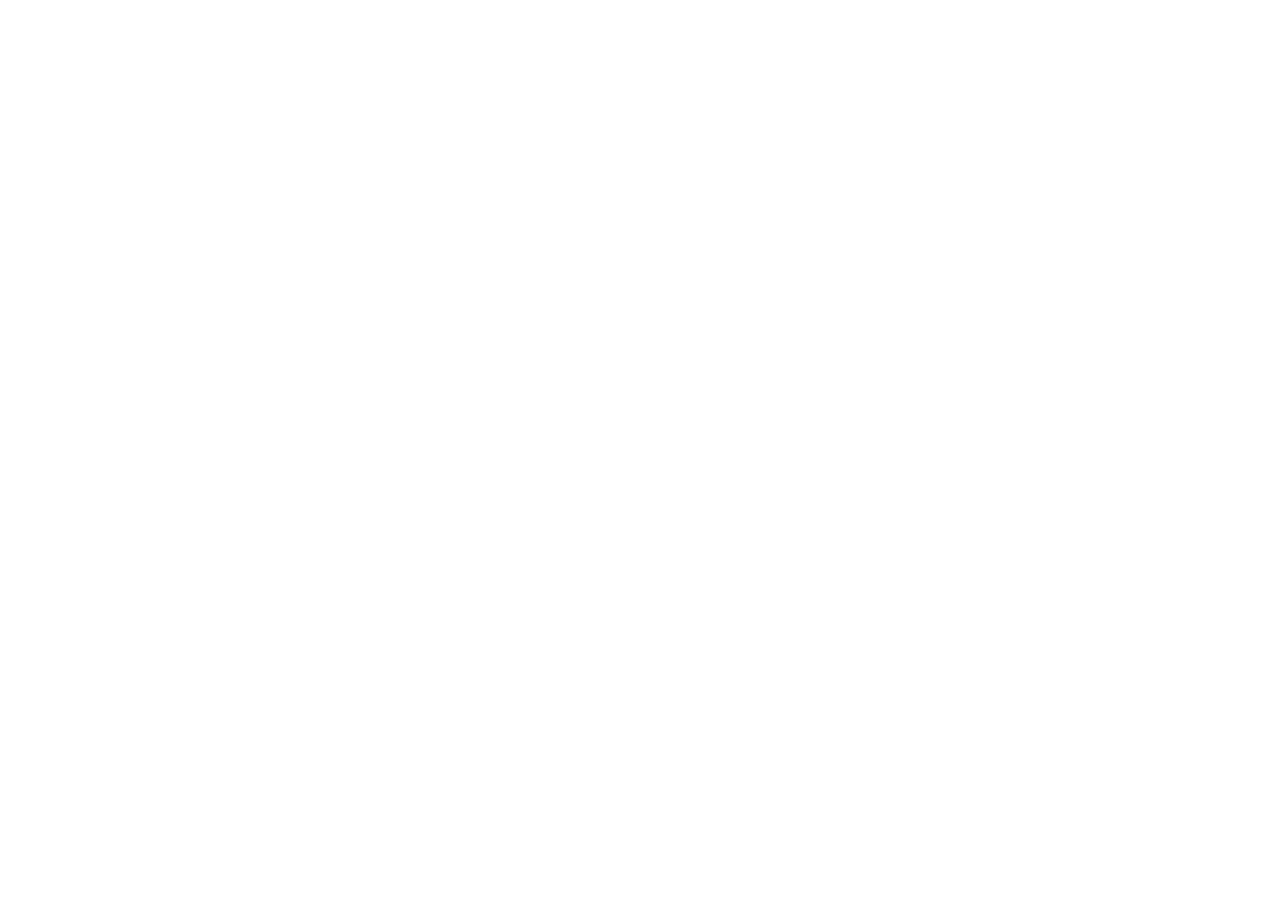
==== index.html @ ee22ee6e "adiciona os arquivos base do projeto" ====
<!DOCTYPE html>
<html lang="en">
<head>
    <meta charset="UTF-8">
    <meta name="viewport" content="width=device-width, initial-scale=1.0">
    <title>ACO Delivery Route</title>
    <link rel="stylesheet" href="/css/style.css">
</head>
<body>
    
</body>
</html>
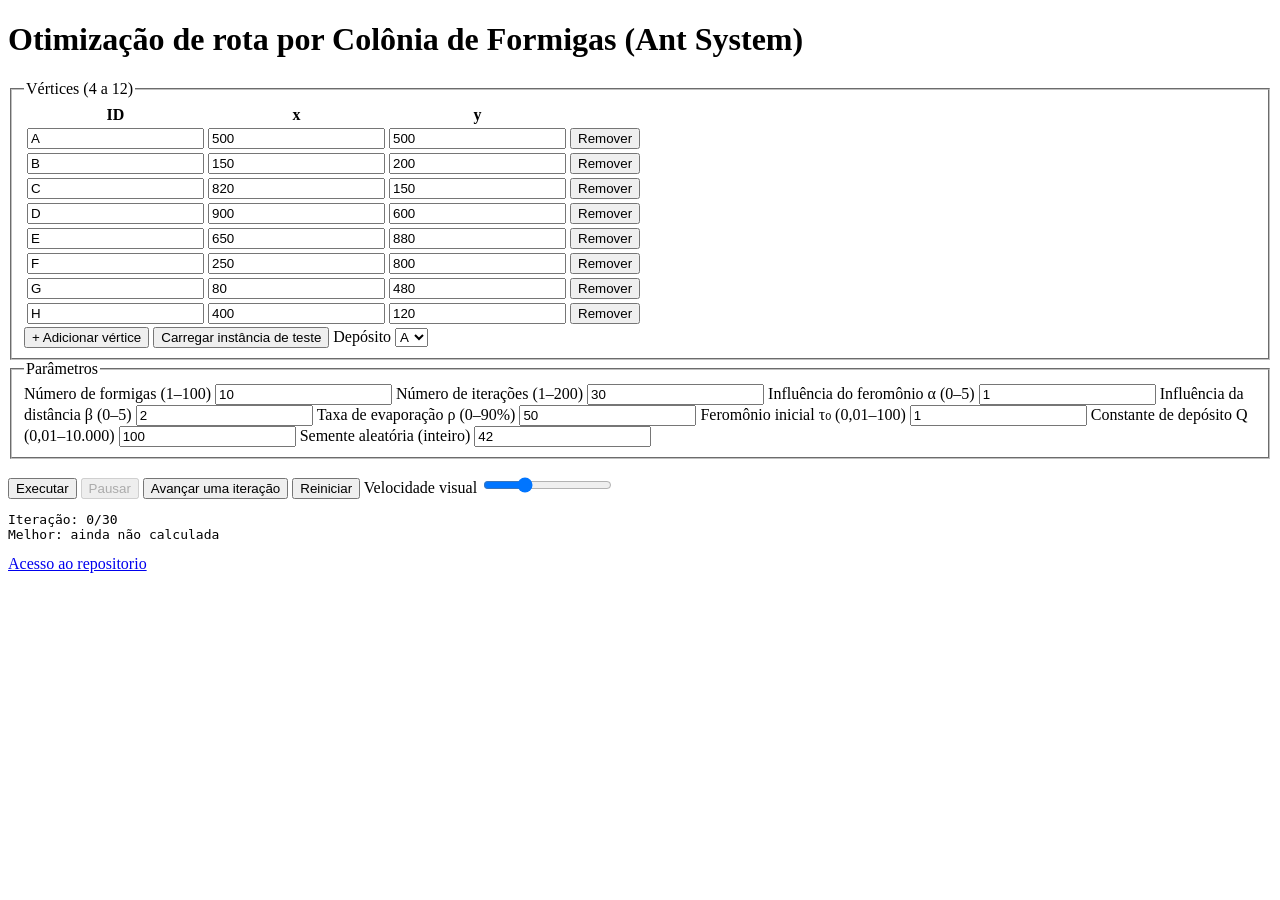
==== commit f9cefd9a: "feat: adiciona base interface, main, validacoes + testes" ====
--- a/index.html
+++ b/index.html
@@ -1,12 +1,85 @@
 <!DOCTYPE html>
 <html lang="en">
+
 <head>
     <meta charset="UTF-8">
     <meta name="viewport" content="width=device-width, initial-scale=1.0">
     <title>ACO Delivery Route</title>
     <link rel="stylesheet" href="/css/style.css">
 </head>
+
 <body>
-    
+    <!DOCTYPE html>
+    <html lang="pt-BR">
+
+    <head>
+        <meta charset="UTF-8">
+        <meta name="viewport" content="width=device-width, initial-scale=1">
+        <title>Colônia de Formigas – Rota de Entregas</title>
+        <link rel="stylesheet" href="css/style.css">
+    </head>
+
+    <body>
+        <header>
+            <h1>Otimização de rota por Colônia de Formigas (Ant System)</h1>
+        </header>
+
+        <main>
+            <section id="painelConfig">
+                <fieldset>
+                    <legend>Vértices (4 a 12)</legend>
+                    <table>
+                        <thead>
+                            <tr>
+                                <th>ID</th>
+                                <th>x</th>
+                                <th>y</th>
+                                <th></th>
+                            </tr>
+                        </thead>
+                        <tbody id="tabelaVertices"></tbody>
+                    </table>
+                    <button id="btnAdicionar" type="button">+ Adicionar vértice</button>
+                    <button id="btnInstanciaTeste" type="button">Carregar instância de teste</button>
+                    <label>Depósito <select id="deposito"></select></label>
+                </fieldset>
+
+                <fieldset>
+                    <legend>Parâmetros</legend>
+                    <label>Número de formigas (1–100) <input id="formigas" inputmode="numeric" value="10"></label>
+                    <label>Número de iterações (1–200) <input id="iteracoes" inputmode="numeric" value="30"></label>
+                    <label>Influência do feromônio α (0–5) <input id="alpha" inputmode="decimal" value="1"></label>
+                    <label>Influência da distância β (0–5) <input id="beta" inputmode="decimal" value="2"></label>
+                    <label>Taxa de evaporação ρ (0–90%) <input id="rho" inputmode="decimal" value="50"></label>
+                    <label>Feromônio inicial τ₀ (0,01–100) <input id="tau0" inputmode="decimal" value="1"></label>
+                    <label>Constante de depósito Q (0,01–10.000) <input id="Q" inputmode="decimal" value="100"></label>
+                    <label>Semente aleatória (inteiro) <input id="semente" inputmode="numeric" value="42"></label>
+                </fieldset>
+
+                <div id="avisoPendente" hidden>Configuração alterada: clique em <strong>Reiniciar</strong> para aplicar.
+                </div>
+                <ul id="listaErros"></ul>
+
+                <div id="controles">
+                    <button id="btnExecutar" type="button">Executar</button>
+                    <button id="btnPausar" type="button">Pausar</button>
+                    <button id="btnAvancar" type="button">Avançar uma iteração</button>
+                    <button id="btnReiniciar" type="button">Reiniciar</button>
+                    <label>Velocidade visual <input id="velocidade" type="range" min="0" max="1000" value="300"></label>
+                </div>
+            </section>
+
+            <section id="painelResultados">
+                <pre id="status"></pre>
+            </section>
+        </main>
+        <footer>
+            <a href="https://github.com/YuriGit909/aco-delivery-route" target="_blank">Acesso ao repositorio</a>
+        </footer>
+        <script type="module" src="js/main.js"></script>
+    </body>
+
+    </html>
 </body>
+
 </html>
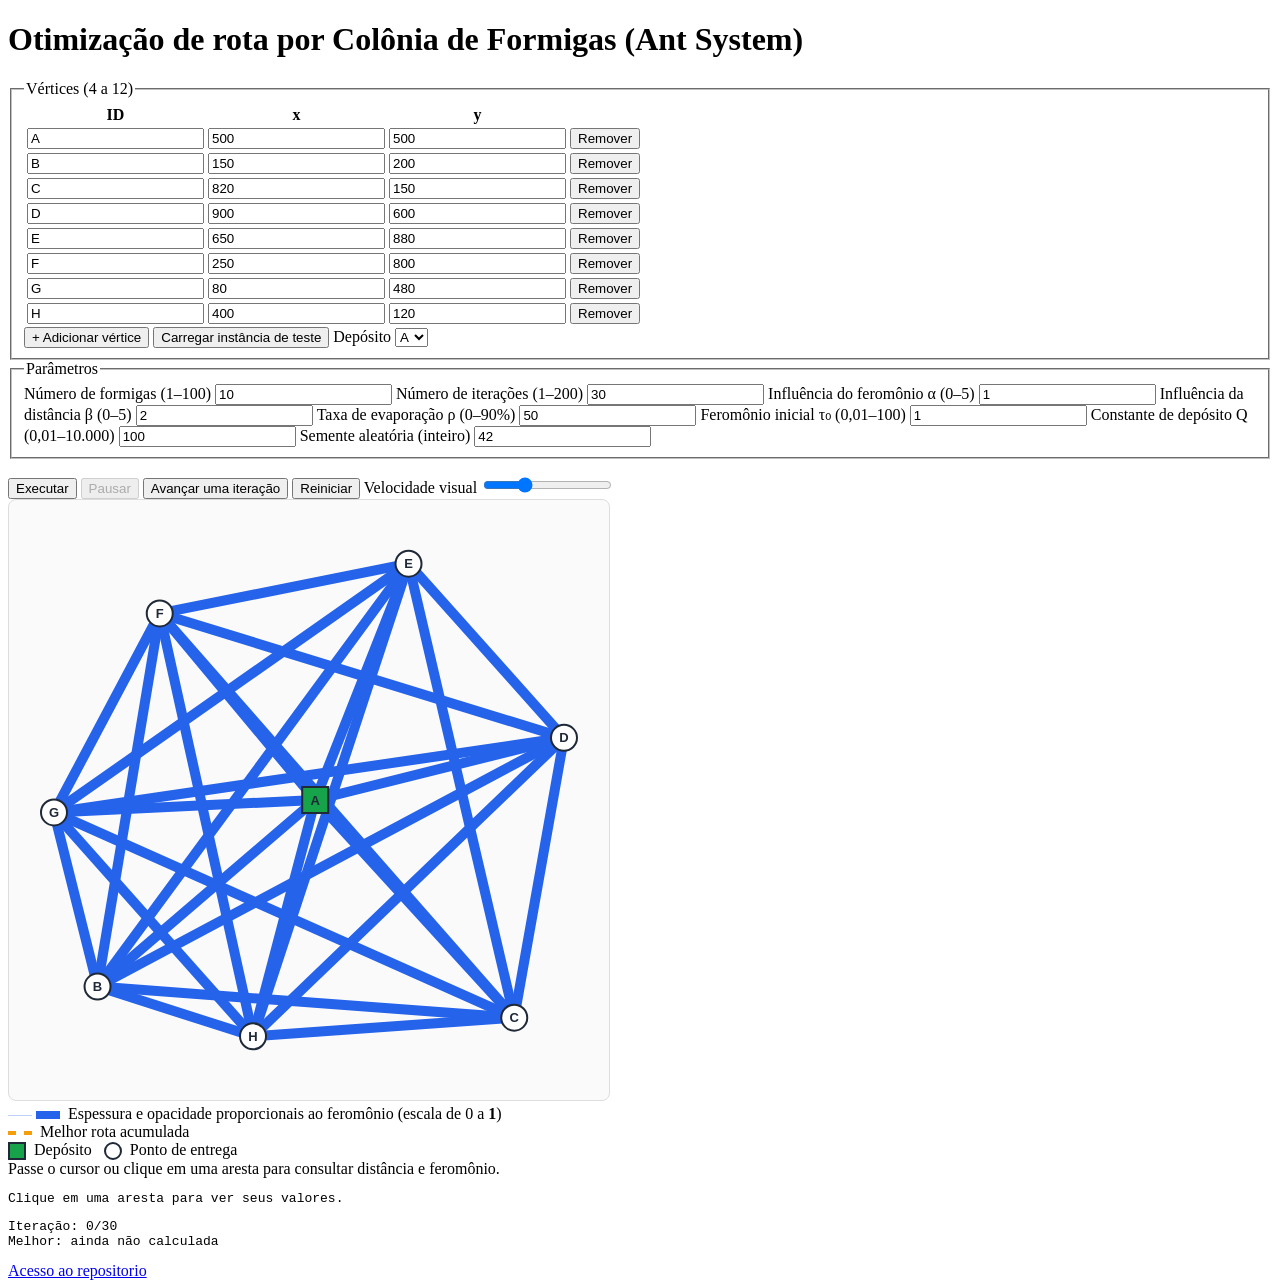
==== commit bfe1fc73: "feat: adiciona o grafo" ====
--- a/index.html
+++ b/index.html
@@ -17,6 +17,7 @@
         <meta name="viewport" content="width=device-width, initial-scale=1">
         <title>Colônia de Formigas – Rota de Entregas</title>
         <link rel="stylesheet" href="css/style.css">
+        <link rel="stylesheet" href="css/graph.css">
     </head>
 
     <body>
@@ -70,7 +71,13 @@
             </section>
 
             <section id="painelResultados">
-                <pre id="status"></pre>
+                <section id="painelResultados">
+                    <div id="avisoEscala" class="aviso" hidden></div>
+                    <svg id="grafo" role="img" aria-label="Grafo das rotas e do feromonio"></svg>
+                    <div id="legenda"></div>
+                    <pre id="painelAresta"></pre>
+                    <pre id="status"></pre>
+                </section>
             </section>
         </main>
         <footer>
--- a/css/graph.css
+++ b/css/graph.css
@@ -0,0 +1,105 @@
+:root {
+    --cor-fundo-grafo: #fafafa;
+    --cor-aresta: #2563eb;
+    --cor-selecionada: #dc2626;
+    --cor-rota: #f59e0b;
+    --cor-vertice: #ffffff;
+    --cor-deposito: #16a34a;
+    --cor-borda: #1f2937;
+    --cor-texto: #1f2937;
+}
+
+#grafo {
+    width: 100%;
+    max-width: 600px;
+    aspect-ratio: 1;
+    background: var(--cor-fundo-grafo);
+    border: 1px solid #ddd;
+    border-radius: 8px;
+}
+
+.aresta {
+    stroke: var(--cor-aresta);
+    stroke-linecap: round;
+}
+
+.aresta.selecionada {
+    stroke: var(--cor-selecionada);
+}
+
+.aresta-alvo {
+    stroke: transparent;
+    stroke-width: 14;
+    cursor: pointer;
+}
+
+.melhor-rota {
+    stroke: var(--cor-rota);
+    stroke-width: 4;
+    stroke-dasharray: 10 6;
+    pointer-events: none;
+}
+
+.vertice {
+    fill: var(--cor-vertice);
+    stroke: var(--cor-borda);
+    stroke-width: 2;
+}
+
+.vertice.deposito {
+    fill: var(--cor-deposito);
+}
+
+.rotulo {
+    fill: var(--cor-texto);
+    font: bold 13px sans-serif;
+    text-anchor: middle;
+    dominant-baseline: central;
+    pointer-events: none;
+}
+
+.aviso {
+    background: #fef3c7;
+    border-left: 4px solid #f59e0b;
+    padding: 0.5rem;
+    margin-bottom: 0.5rem;
+}
+
+#legenda .amostra {
+    display: inline-block;
+    vertical-align: middle;
+    margin-right: 4px;
+}
+
+.amostra.aresta-fina {
+    width: 24px;
+    height: 1px;
+    background: var(--cor-aresta);
+    opacity: 0.3;
+}
+
+.amostra.aresta-grossa {
+    width: 24px;
+    height: 8px;
+    background: var(--cor-aresta);
+}
+
+.amostra.rota {
+    width: 24px;
+    border-top: 4px dashed var(--cor-rota);
+}
+
+.amostra.deposito {
+    width: 14px;
+    height: 14px;
+    background: var(--cor-deposito);
+    border: 2px solid var(--cor-borda);
+}
+
+.amostra.vertice {
+    width: 14px;
+    height: 14px;
+    background: var(--cor-vertice);
+    border: 2px solid var(--cor-borda);
+    border-radius: 50%;
+}
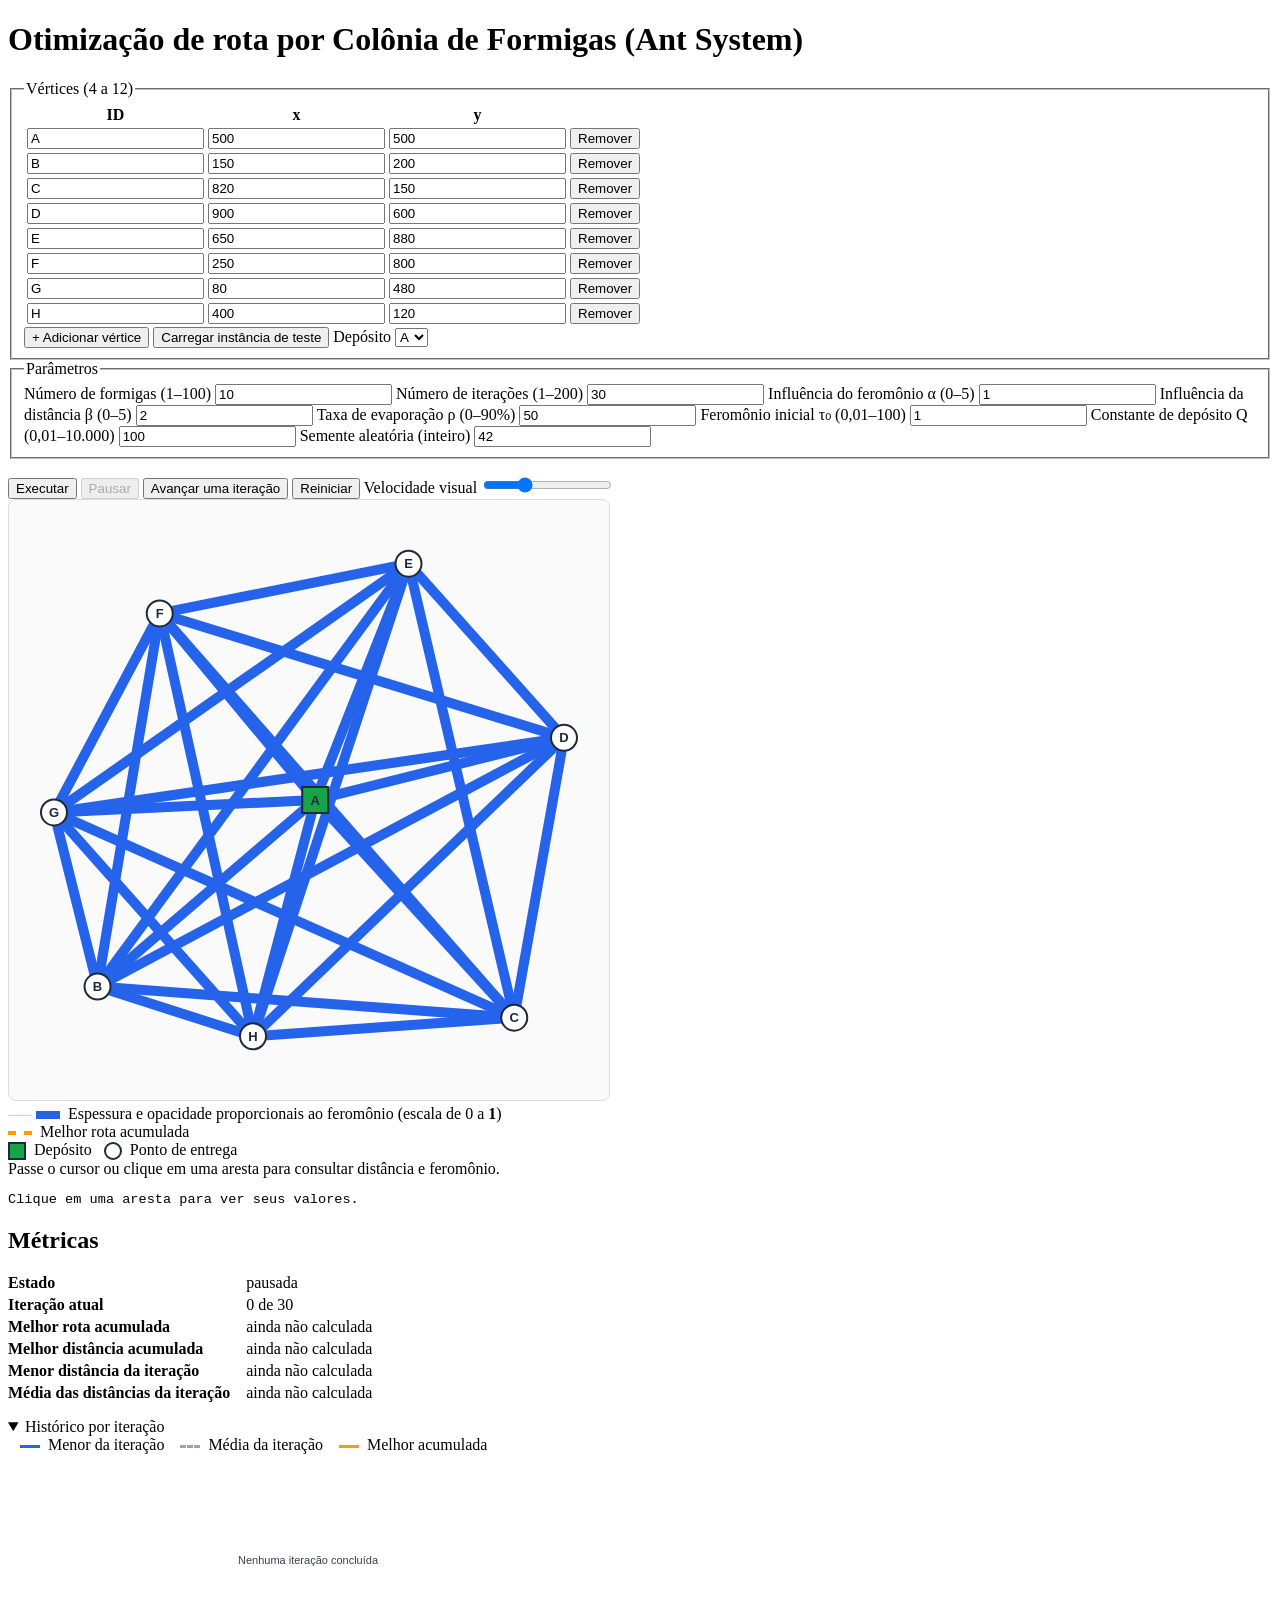
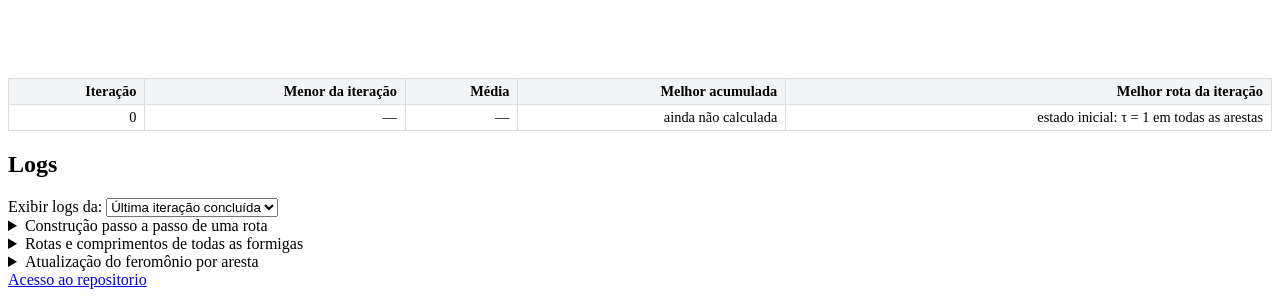
==== commit 9373a233: "feat: adiciona paineis de metricas, historico e log de iteracoes" ====
--- a/index.html
+++ b/index.html
@@ -1,5 +1,5 @@
 <!DOCTYPE html>
-<html lang="en">
+<html lang="pt-br">
 
 <head>
     <meta charset="UTF-8">
@@ -18,6 +18,7 @@
         <title>Colônia de Formigas – Rota de Entregas</title>
         <link rel="stylesheet" href="css/style.css">
         <link rel="stylesheet" href="css/graph.css">
+        <link rel="stylesheet" href="css/panels.css">
     </head>
 
     <body>
@@ -76,7 +77,63 @@
                     <svg id="grafo" role="img" aria-label="Grafo das rotas e do feromonio"></svg>
                     <div id="legenda"></div>
                     <pre id="painelAresta"></pre>
-                    <pre id="status"></pre>
+                    <section id="metricas">
+                        <h2>Métricas</h2>
+                        <dl id="listaMetricas"></dl>
+                    </section>
+
+                    <details open>
+                        <summary>Histórico por iteração</summary>
+                        <div class="legenda-grafico">
+                            <span class="amostra serie-menor"></span> Menor da iteração
+                            <span class="amostra serie-media"></span> Média da iteração
+                            <span class="amostra serie-global"></span> Melhor acumulada
+                        </div>
+                        <svg id="graficoHistorico" role="img" aria-label="Evolução das distâncias por iteração"></svg>
+                        <div class="tabela-rolavel">
+                            <table>
+                                <thead>
+                                    <tr>
+                                        <th>Iteração</th>
+                                        <th>Menor da iteração</th>
+                                        <th>Média</th>
+                                        <th>Melhor acumulada</th>
+                                        <th>Melhor rota da iteração</th>
+                                    </tr>
+                                </thead>
+                                <tbody id="tabelaHistorico"></tbody>
+                            </table>
+                        </div>
+                    </details>
+
+                    <h2>Logs</h2>
+                    <label>Exibir logs da: <select id="iteracaoLog"></select></label>
+
+                    <details>
+                        <summary>Construção passo a passo de uma rota</summary>
+                        <pre id="logConstrucao"></pre>
+                    </details>
+                    <details>
+                        <summary>Rotas e comprimentos de todas as formigas</summary>
+                        <pre id="logRotas"></pre>
+                    </details>
+                    <details>
+                        <summary>Atualização do feromônio por aresta</summary>
+                        <div class="tabela-rolavel">
+                            <table>
+                                <thead>
+                                    <tr>
+                                        <th>Aresta</th>
+                                        <th>Anterior</th>
+                                        <th>Após evaporação</th>
+                                        <th>Depósito total</th>
+                                        <th>Final</th>
+                                    </tr>
+                                </thead>
+                                <tbody id="logFeromonio"></tbody>
+                            </table>
+                        </div>
+                    </details>
                 </section>
             </section>
         </main>
--- a/css/panels.css
+++ b/css/panels.css
@@ -0,0 +1,102 @@
+#listaMetricas {
+    display: grid;
+    grid-template-columns: max-content 1fr;
+    gap: 0.25rem 1rem;
+}
+
+#listaMetricas dt {
+    font-weight: bold;
+}
+
+#listaMetricas dd {
+    margin: 0;
+}
+
+.tabela-rolavel {
+    max-height: 320px;
+    overflow: auto;
+}
+
+.tabela-rolavel table {
+    border-collapse: collapse;
+    width: 100%;
+    font-size: 0.9rem;
+}
+
+.tabela-rolavel th,
+.tabela-rolavel td {
+    border: 1px solid #ddd;
+    padding: 0.25rem 0.5rem;
+    text-align: right;
+}
+
+.tabela-rolavel th {
+    position: sticky;
+    top: 0;
+    background: #f3f4f6;
+}
+
+tr.recebeu-deposito {
+    background: #dbeafe;
+}
+
+#graficoHistorico {
+    width: 100%;
+    max-width: 600px;
+}
+
+.eixo {
+    fill: none;
+    stroke: #9ca3af;
+}
+
+.serie {
+    fill: none;
+    stroke-width: 2;
+}
+
+.serie-menor {
+    stroke: #2563eb;
+}
+
+.serie-media {
+    stroke: #9ca3af;
+    stroke-dasharray: 4 3;
+}
+
+.serie-global {
+    stroke: #f59e0b;
+}
+
+.texto-grafico {
+    font: 11px sans-serif;
+    fill: #374151;
+}
+
+.legenda-grafico .amostra {
+    display: inline-block;
+    width: 20px;
+    height: 0;
+    vertical-align: middle;
+    margin: 0 4px 0 12px;
+    border-top-width: 3px;
+    border-top-style: solid;
+}
+
+.legenda-grafico .amostra.serie-menor {
+    border-top-color: #2563eb;
+}
+
+.legenda-grafico .amostra.serie-media {
+    border-top-color: #9ca3af;
+    border-top-style: dashed;
+}
+
+.legenda-grafico .amostra.serie-global {
+    border-top-color: #f59e0b;
+}
+
+pre {
+    white-space: pre-wrap;
+    font-size: 0.85rem;
+}
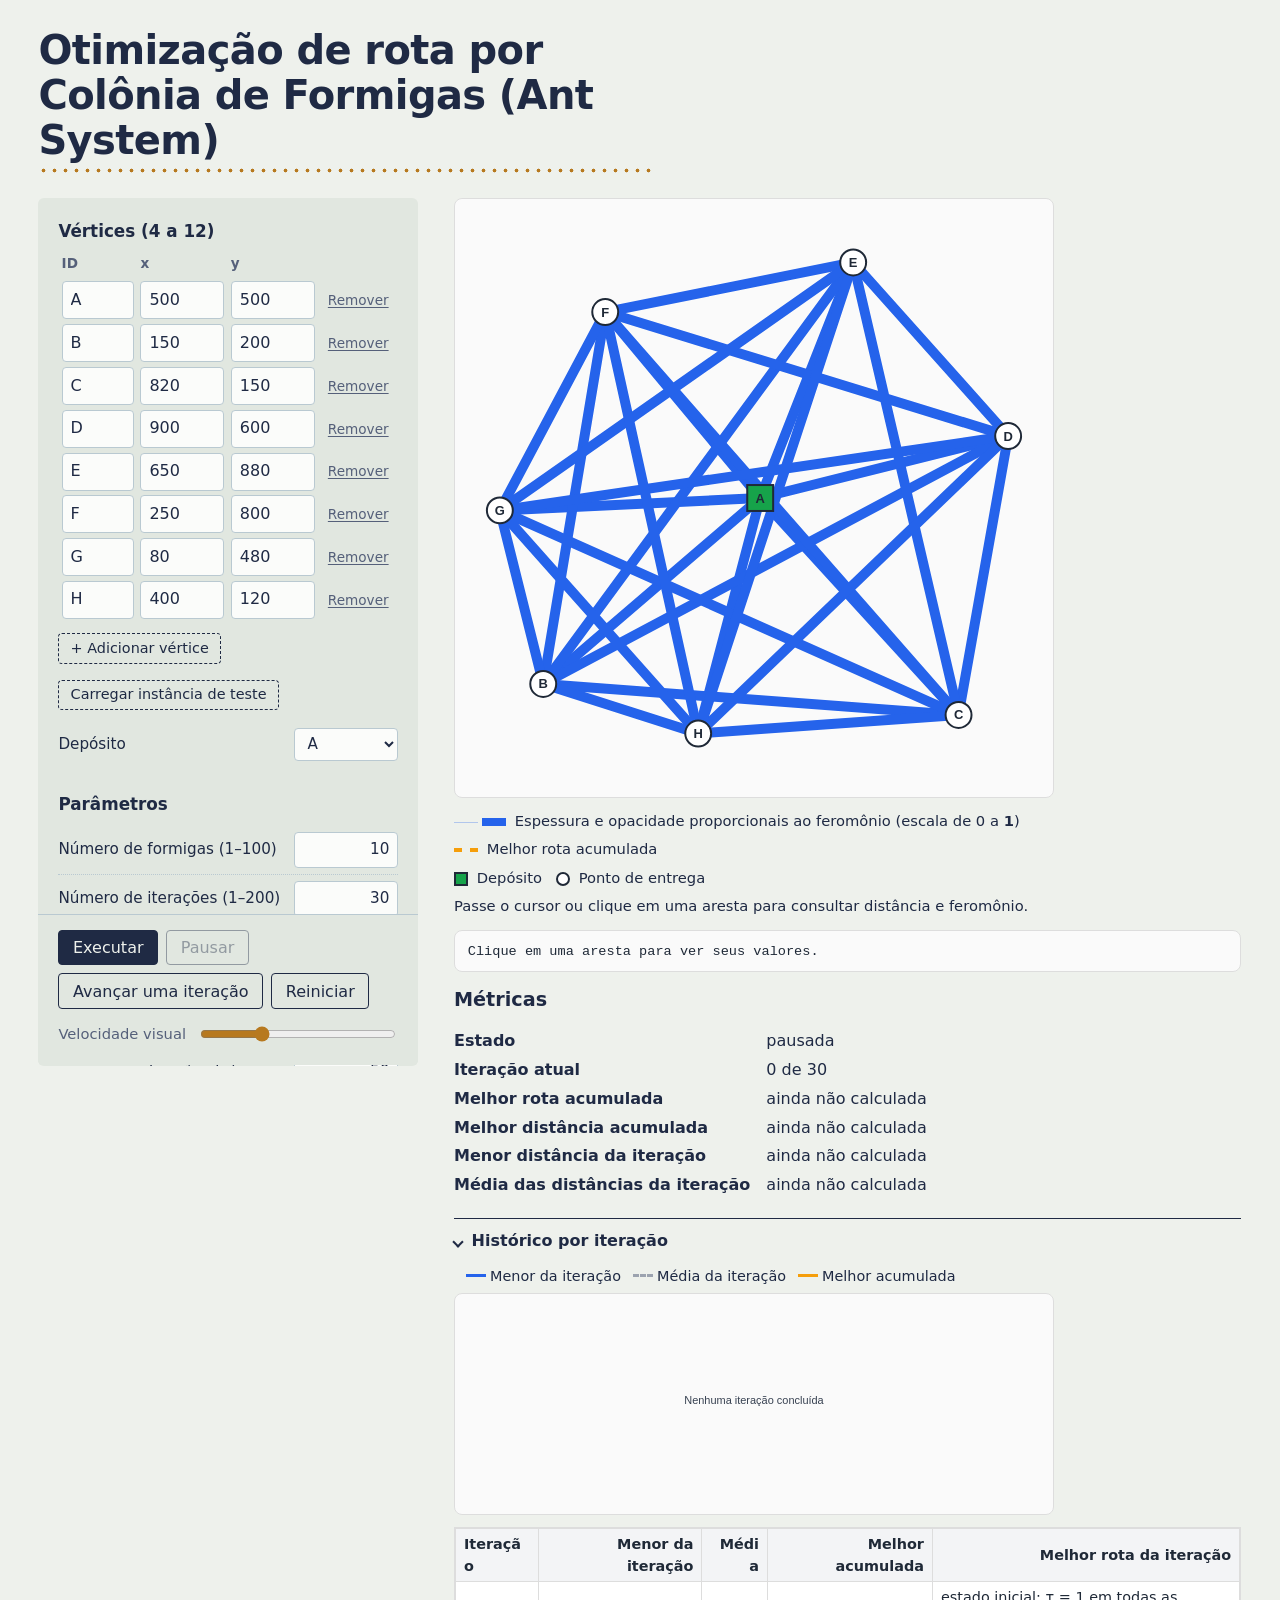
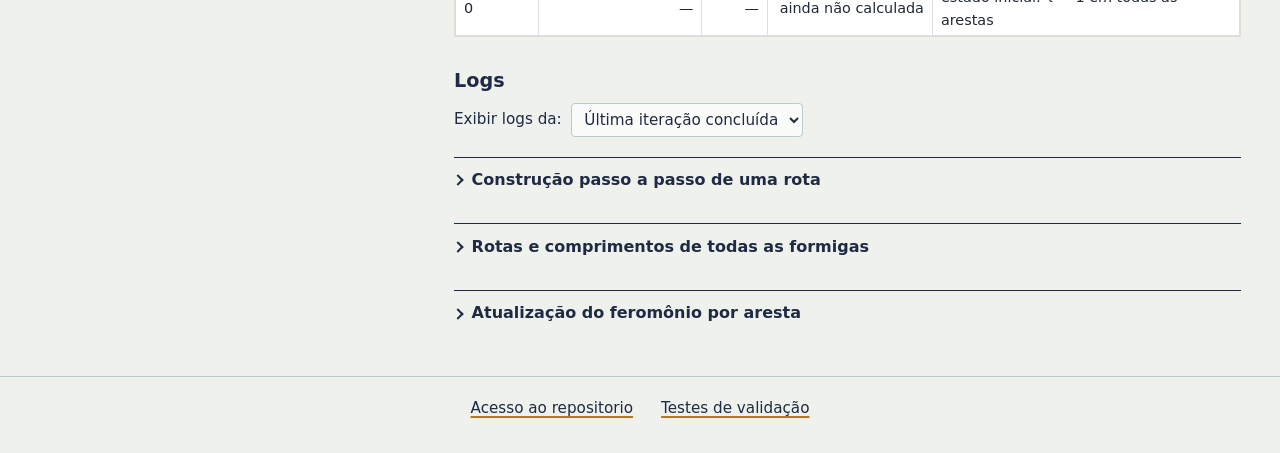
==== commit f8f2130b: "feat: adiciona direcionamento para a pagina de testes + tabela do relatorio" ====
--- a/index.html
+++ b/index.html
@@ -139,6 +139,7 @@
         </main>
         <footer>
             <a href="https://github.com/YuriGit909/aco-delivery-route" target="_blank">Acesso ao repositorio</a>
+            <a href="tests.html" target="_blank">Testes de validação</a>
         </footer>
         <script type="module" src="js/main.js"></script>
     </body>
--- a/css/style.css
+++ b/css/style.css
@@ -0,0 +1,326 @@
+:root {
+  --papel: #eef1ec;
+  --painel: #e1e7e0;
+  --campo: #fbfcfa;
+  --tinta: #1f2a44;
+  --tinta-suave: #55607a;
+  --grade-forte: #b9c9d1;
+  --destaque: #b7791f;
+  --destaque-fundo: #f3e3c3;
+  --erro: #9f1239;
+  --erro-fundo: #f9e3e8;
+  --fonte: "Atkinson Hyperlegible", "Segoe UI", system-ui, -apple-system, sans-serif;
+  --raio: 4px;
+  color-scheme: light;
+}
+
+@media (prefers-color-scheme: dark) {
+  :root {
+    --papel: #1a2030;
+    --painel: #222a3c;
+    --campo: #283149;
+    --tinta: #e3e7ef;
+    --tinta-suave: #9aa4b8;
+    --grade-forte: #3a4562;
+    --destaque: #e0a640;
+    --destaque-fundo: #3a3222;
+    --erro: #f38ba8;
+    --erro-fundo: #3b2230;
+    color-scheme: dark;
+  }
+}
+
+/* Base */
+*,
+*::before,
+*::after { box-sizing: border-box; }
+
+[hidden] { display: none !important; }
+
+body {
+  margin: 0;
+  background: var(--papel);
+  color: var(--tinta);
+  font: 1rem/1.55 var(--fonte);
+  -webkit-font-smoothing: antialiased;
+}
+
+:focus-visible {
+  outline: 2px solid var(--destaque);
+  outline-offset: 2px;
+}
+
+a {
+  color: var(--tinta);
+  text-decoration-color: var(--destaque);
+  text-decoration-thickness: 2px;
+  text-underline-offset: 3px;
+}
+a:hover { color: var(--destaque); }
+
+h2 {
+  font-size: 1.2rem;
+  line-height: 1.3;
+  margin: 2rem 0 0.6rem;
+}
+
+/* Cabeçalho */
+header {
+  padding: 1.75rem clamp(1rem, 3vw, 2.5rem) 1rem;
+}
+
+header h1 {
+  margin: 0;
+  max-width: 22ch;
+  font-size: clamp(1.6rem, 1.1rem + 2vw, 2.5rem);
+  line-height: 1.12;
+  letter-spacing: -0.015em;
+  padding-bottom: 0.7rem;
+  background:
+    radial-gradient(circle, var(--destaque) 1.6px, transparent 2.2px)
+    left bottom / 11px 7px repeat-x;
+}
+
+header p {
+  margin: 0.8rem 0 0;
+  max-width: 62ch;
+  color: var(--tinta-suave);
+}
+
+/* Estrutura geral */
+main {
+  display: grid;
+  grid-template-columns: minmax(0, 1fr);
+  gap: 1.5rem;
+  padding: 0.5rem clamp(1rem, 3vw, 2.5rem) 2.5rem;
+}
+
+@media (min-width: 960px) {
+  main {
+    grid-template-columns: minmax(300px, 380px) minmax(0, 1fr);
+    align-items: start;
+    gap: 2.25rem;
+  }
+  #painelConfig {
+    position: sticky;
+    top: 1rem;
+    max-height: calc(100dvh - 2rem);
+    overflow-y: auto;
+  }
+}
+
+#painelResultados { min-width: 0; }
+
+/* Grafo e coluna de leitura (legenda, aresta, métricas) */
+.mesa {
+  display: grid;
+  grid-template-columns: minmax(0, 1fr);
+  gap: 1.25rem;
+}
+.leitura { min-width: 0; }
+
+@media (min-width: 1280px) {
+  .mesa {
+    grid-template-columns: minmax(0, 1.35fr) minmax(260px, 1fr);
+    align-items: start;
+    gap: 1.75rem;
+  }
+}
+
+/* Coluna de configuração */
+#painelConfig {
+  background: var(--painel);
+  border-radius: 6px;
+  padding: 1.25rem 1.25rem 0;
+}
+
+fieldset {
+  border: 0;
+  margin: 0 0 1.5rem;
+  padding: 0;
+  min-width: 0;
+}
+
+legend {
+  padding: 0;
+  margin-bottom: 0.6rem;
+  font-weight: 700;
+  font-size: 1.05rem;
+}
+
+/* Campos */
+input,
+select {
+  font: inherit;
+  color: inherit;
+  background: var(--campo);
+  border: 1px solid var(--grade-forte);
+  border-radius: var(--raio);
+  padding: 0.35rem 0.5rem;
+  min-width: 0;
+}
+input:hover,
+select:hover { border-color: var(--tinta-suave); }
+
+input[type="range"] {
+  padding: 0;
+  border: 0;
+  background: none;
+  accent-color: var(--destaque);
+}
+
+/* Parâmetros: rótulo à esquerda, campo alinhado à direita */
+fieldset > label {
+  display: grid;
+  grid-template-columns: 1fr 6.5rem;
+  align-items: center;
+  gap: 0.75rem;
+  padding: 0.35rem 0;
+  border-bottom: 1px dotted var(--grade-forte);
+  font-size: 0.95rem;
+}
+fieldset > label:last-child { border-bottom: 0; }
+fieldset > label input,
+fieldset > label select { width: 100%; text-align: right; }
+fieldset > label select { text-align: left; }
+
+/* Tabela de vértices */
+#painelConfig table {
+  width: 100%;
+  border-collapse: collapse;
+  margin-bottom: 0.5rem;
+}
+#painelConfig th {
+  text-align: left;
+  font-size: 0.85rem;
+  font-weight: 700;
+  color: var(--tinta-suave);
+  padding: 0 0.2rem 0.3rem;
+}
+#painelConfig td { padding: 0.15rem 0.2rem; }
+#painelConfig th:first-child { width: 26%; }
+#painelConfig th:nth-child(2),
+#painelConfig th:nth-child(3) { width: 30%; }
+#tabelaVertices input {
+  width: 100%;
+  font-variant-numeric: tabular-nums;
+}
+
+/* Botões */
+button {
+  font: inherit;
+  cursor: pointer;
+  color: var(--tinta);
+  background: transparent;
+  border: 1.5px solid var(--tinta);
+  border-radius: var(--raio);
+  padding: 0.45rem 0.85rem;
+  line-height: 1.2;
+}
+button:hover:not(:disabled) {
+  background: var(--tinta);
+  color: var(--papel);
+}
+button:disabled {
+  opacity: 0.4;
+  cursor: not-allowed;
+}
+
+#btnExecutar {
+  background: var(--tinta);
+  color: var(--papel);
+}
+#btnExecutar:hover:not(:disabled) {
+  background: var(--destaque);
+  border-color: var(--destaque);
+  color: #1f2a44;
+}
+
+#btnAdicionar,
+#btnInstanciaTeste {
+  font-size: 0.9rem;
+  padding: 0.35rem 0.7rem;
+  border-style: dashed;
+  margin: 0.25rem 0.25rem 0.75rem 0;
+}
+
+/* "Remover" na tabela: ação discreta */
+#tabelaVertices button {
+  border-color: transparent;
+  color: var(--tinta-suave);
+  font-size: 0.85rem;
+  padding: 0.25rem 0.35rem;
+  text-decoration: underline;
+  text-underline-offset: 2px;
+}
+#tabelaVertices button:hover:not(:disabled) {
+  background: transparent;
+  color: var(--erro);
+}
+
+#controles {
+  position: sticky;
+  bottom: 0;
+  display: flex;
+  flex-wrap: wrap;
+  gap: 0.5rem;
+  margin: 0 -1.25rem;
+  padding: 0.9rem 1.25rem 1.25rem;
+  background: var(--painel);
+  border-top: 1px solid var(--grade-forte);
+}
+#controles label {
+  flex-basis: 100%;
+  display: flex;
+  align-items: center;
+  gap: 0.75rem;
+  margin-top: 0.35rem;
+  font-size: 0.92rem;
+  color: var(--tinta-suave);
+}
+#velocidade { flex: 1; }
+
+/* Avisos e erros da configuração */
+#avisoPendente {
+  background: var(--destaque-fundo);
+  border-left: 3px solid var(--destaque);
+  padding: 0.55rem 0.8rem;
+  margin-bottom: 0.75rem;
+  font-size: 0.93rem;
+}
+
+#listaErros {
+  list-style: none;
+  margin: 0 0 0.75rem;
+  padding: 0.55rem 0.8rem;
+  background: var(--erro-fundo);
+  color: var(--erro);
+  border-left: 3px solid var(--erro);
+  font-size: 0.92rem;
+}
+#listaErros:empty { display: none; }
+#listaErros li + li { margin-top: 0.3rem; }
+
+/* Rodapé */
+footer {
+  display: flex;
+  flex-wrap: wrap;
+  justify-content: center;
+  gap: 0.75rem 1.75rem;
+  padding: 1.25rem clamp(1rem, 3vw, 2.5rem) 2rem;
+  border-top: 1px solid var(--grade-forte);
+  font-size: 0.95rem;
+}
+
+/* Telas estreitas */
+@media (max-width: 600px) {
+  fieldset > label { grid-template-columns: 1fr 5.5rem; }
+  #controles button { flex: 1 1 auto; }
+  #painelConfig { padding: 1rem 1rem 0; }
+  #controles { margin: 0 -1rem; padding: 0.8rem 1rem 1rem; }
+}
+
+/* Movimento reduzido */
+@media (prefers-reduced-motion: reduce) {
+  *, *::before, *::after { transition: none !important; }
+}
--- a/css/style.css
+++ b/css/style.css
@@ -0,0 +1,326 @@
+:root {
+  --papel: #eef1ec;
+  --painel: #e1e7e0;
+  --campo: #fbfcfa;
+  --tinta: #1f2a44;
+  --tinta-suave: #55607a;
+  --grade-forte: #b9c9d1;
+  --destaque: #b7791f;
+  --destaque-fundo: #f3e3c3;
+  --erro: #9f1239;
+  --erro-fundo: #f9e3e8;
+  --fonte: "Atkinson Hyperlegible", "Segoe UI", system-ui, -apple-system, sans-serif;
+  --raio: 4px;
+  color-scheme: light;
+}
+
+@media (prefers-color-scheme: dark) {
+  :root {
+    --papel: #1a2030;
+    --painel: #222a3c;
+    --campo: #283149;
+    --tinta: #e3e7ef;
+    --tinta-suave: #9aa4b8;
+    --grade-forte: #3a4562;
+    --destaque: #e0a640;
+    --destaque-fundo: #3a3222;
+    --erro: #f38ba8;
+    --erro-fundo: #3b2230;
+    color-scheme: dark;
+  }
+}
+
+/* Base */
+*,
+*::before,
+*::after { box-sizing: border-box; }
+
+[hidden] { display: none !important; }
+
+body {
+  margin: 0;
+  background: var(--papel);
+  color: var(--tinta);
+  font: 1rem/1.55 var(--fonte);
+  -webkit-font-smoothing: antialiased;
+}
+
+:focus-visible {
+  outline: 2px solid var(--destaque);
+  outline-offset: 2px;
+}
+
+a {
+  color: var(--tinta);
+  text-decoration-color: var(--destaque);
+  text-decoration-thickness: 2px;
+  text-underline-offset: 3px;
+}
+a:hover { color: var(--destaque); }
+
+h2 {
+  font-size: 1.2rem;
+  line-height: 1.3;
+  margin: 2rem 0 0.6rem;
+}
+
+/* Cabeçalho */
+header {
+  padding: 1.75rem clamp(1rem, 3vw, 2.5rem) 1rem;
+}
+
+header h1 {
+  margin: 0;
+  max-width: 22ch;
+  font-size: clamp(1.6rem, 1.1rem + 2vw, 2.5rem);
+  line-height: 1.12;
+  letter-spacing: -0.015em;
+  padding-bottom: 0.7rem;
+  background:
+    radial-gradient(circle, var(--destaque) 1.6px, transparent 2.2px)
+    left bottom / 11px 7px repeat-x;
+}
+
+header p {
+  margin: 0.8rem 0 0;
+  max-width: 62ch;
+  color: var(--tinta-suave);
+}
+
+/* Estrutura geral */
+main {
+  display: grid;
+  grid-template-columns: minmax(0, 1fr);
+  gap: 1.5rem;
+  padding: 0.5rem clamp(1rem, 3vw, 2.5rem) 2.5rem;
+}
+
+@media (min-width: 960px) {
+  main {
+    grid-template-columns: minmax(300px, 380px) minmax(0, 1fr);
+    align-items: start;
+    gap: 2.25rem;
+  }
+  #painelConfig {
+    position: sticky;
+    top: 1rem;
+    max-height: calc(100dvh - 2rem);
+    overflow-y: auto;
+  }
+}
+
+#painelResultados { min-width: 0; }
+
+/* Grafo e coluna de leitura (legenda, aresta, métricas) */
+.mesa {
+  display: grid;
+  grid-template-columns: minmax(0, 1fr);
+  gap: 1.25rem;
+}
+.leitura { min-width: 0; }
+
+@media (min-width: 1280px) {
+  .mesa {
+    grid-template-columns: minmax(0, 1.35fr) minmax(260px, 1fr);
+    align-items: start;
+    gap: 1.75rem;
+  }
+}
+
+/* Coluna de configuração */
+#painelConfig {
+  background: var(--painel);
+  border-radius: 6px;
+  padding: 1.25rem 1.25rem 0;
+}
+
+fieldset {
+  border: 0;
+  margin: 0 0 1.5rem;
+  padding: 0;
+  min-width: 0;
+}
+
+legend {
+  padding: 0;
+  margin-bottom: 0.6rem;
+  font-weight: 700;
+  font-size: 1.05rem;
+}
+
+/* Campos */
+input,
+select {
+  font: inherit;
+  color: inherit;
+  background: var(--campo);
+  border: 1px solid var(--grade-forte);
+  border-radius: var(--raio);
+  padding: 0.35rem 0.5rem;
+  min-width: 0;
+}
+input:hover,
+select:hover { border-color: var(--tinta-suave); }
+
+input[type="range"] {
+  padding: 0;
+  border: 0;
+  background: none;
+  accent-color: var(--destaque);
+}
+
+/* Parâmetros: rótulo à esquerda, campo alinhado à direita */
+fieldset > label {
+  display: grid;
+  grid-template-columns: 1fr 6.5rem;
+  align-items: center;
+  gap: 0.75rem;
+  padding: 0.35rem 0;
+  border-bottom: 1px dotted var(--grade-forte);
+  font-size: 0.95rem;
+}
+fieldset > label:last-child { border-bottom: 0; }
+fieldset > label input,
+fieldset > label select { width: 100%; text-align: right; }
+fieldset > label select { text-align: left; }
+
+/* Tabela de vértices */
+#painelConfig table {
+  width: 100%;
+  border-collapse: collapse;
+  margin-bottom: 0.5rem;
+}
+#painelConfig th {
+  text-align: left;
+  font-size: 0.85rem;
+  font-weight: 700;
+  color: var(--tinta-suave);
+  padding: 0 0.2rem 0.3rem;
+}
+#painelConfig td { padding: 0.15rem 0.2rem; }
+#painelConfig th:first-child { width: 26%; }
+#painelConfig th:nth-child(2),
+#painelConfig th:nth-child(3) { width: 30%; }
+#tabelaVertices input {
+  width: 100%;
+  font-variant-numeric: tabular-nums;
+}
+
+/* Botões */
+button {
+  font: inherit;
+  cursor: pointer;
+  color: var(--tinta);
+  background: transparent;
+  border: 1.5px solid var(--tinta);
+  border-radius: var(--raio);
+  padding: 0.45rem 0.85rem;
+  line-height: 1.2;
+}
+button:hover:not(:disabled) {
+  background: var(--tinta);
+  color: var(--papel);
+}
+button:disabled {
+  opacity: 0.4;
+  cursor: not-allowed;
+}
+
+#btnExecutar {
+  background: var(--tinta);
+  color: var(--papel);
+}
+#btnExecutar:hover:not(:disabled) {
+  background: var(--destaque);
+  border-color: var(--destaque);
+  color: #1f2a44;
+}
+
+#btnAdicionar,
+#btnInstanciaTeste {
+  font-size: 0.9rem;
+  padding: 0.35rem 0.7rem;
+  border-style: dashed;
+  margin: 0.25rem 0.25rem 0.75rem 0;
+}
+
+/* "Remover" na tabela: ação discreta */
+#tabelaVertices button {
+  border-color: transparent;
+  color: var(--tinta-suave);
+  font-size: 0.85rem;
+  padding: 0.25rem 0.35rem;
+  text-decoration: underline;
+  text-underline-offset: 2px;
+}
+#tabelaVertices button:hover:not(:disabled) {
+  background: transparent;
+  color: var(--erro);
+}
+
+#controles {
+  position: sticky;
+  bottom: 0;
+  display: flex;
+  flex-wrap: wrap;
+  gap: 0.5rem;
+  margin: 0 -1.25rem;
+  padding: 0.9rem 1.25rem 1.25rem;
+  background: var(--painel);
+  border-top: 1px solid var(--grade-forte);
+}
+#controles label {
+  flex-basis: 100%;
+  display: flex;
+  align-items: center;
+  gap: 0.75rem;
+  margin-top: 0.35rem;
+  font-size: 0.92rem;
+  color: var(--tinta-suave);
+}
+#velocidade { flex: 1; }
+
+/* Avisos e erros da configuração */
+#avisoPendente {
+  background: var(--destaque-fundo);
+  border-left: 3px solid var(--destaque);
+  padding: 0.55rem 0.8rem;
+  margin-bottom: 0.75rem;
+  font-size: 0.93rem;
+}
+
+#listaErros {
+  list-style: none;
+  margin: 0 0 0.75rem;
+  padding: 0.55rem 0.8rem;
+  background: var(--erro-fundo);
+  color: var(--erro);
+  border-left: 3px solid var(--erro);
+  font-size: 0.92rem;
+}
+#listaErros:empty { display: none; }
+#listaErros li + li { margin-top: 0.3rem; }
+
+/* Rodapé */
+footer {
+  display: flex;
+  flex-wrap: wrap;
+  justify-content: center;
+  gap: 0.75rem 1.75rem;
+  padding: 1.25rem clamp(1rem, 3vw, 2.5rem) 2rem;
+  border-top: 1px solid var(--grade-forte);
+  font-size: 0.95rem;
+}
+
+/* Telas estreitas */
+@media (max-width: 600px) {
+  fieldset > label { grid-template-columns: 1fr 5.5rem; }
+  #controles button { flex: 1 1 auto; }
+  #painelConfig { padding: 1rem 1rem 0; }
+  #controles { margin: 0 -1rem; padding: 0.8rem 1rem 1rem; }
+}
+
+/* Movimento reduzido */
+@media (prefers-reduced-motion: reduce) {
+  *, *::before, *::after { transition: none !important; }
+}
--- a/css/graph.css
+++ b/css/graph.css
@@ -102,4 +102,89 @@
     background: var(--cor-vertice);
     border: 2px solid var(--cor-borda);
     border-radius: 50%;
+}
+
+#grafo {
+    display: block;
+    max-width: min(600px, 100%);
+    height: auto;
+}
+
+.mesa {
+    container-type: inline-size;
+}
+
+.vertice {
+    transform-box: fill-box;
+    transform-origin: center;
+}
+
+.aviso {
+    color: #1f2937;
+}
+
+#legenda {
+    display: grid;
+    gap: 0.35rem;
+    margin: 0.75rem 0;
+    font-size: 0.92rem;
+}
+
+#legenda > div {
+    overflow-wrap: anywhere;
+}
+
+#painelAresta {
+    margin: 0 0 1rem;
+    padding: 0.6rem 0.8rem;
+    background: var(--cor-fundo-grafo);
+    color: var(--cor-texto);
+    border: 1px solid #ddd;
+    border-radius: 8px;
+    overflow-wrap: anywhere;
+}
+
+@container (max-width: 480px) {
+    #grafo {
+        border-radius: 6px;
+    }
+
+    #grafo .vertice {
+        transform: scale(1.35);
+    }
+
+    #grafo .rotulo {
+        font-size: 17px;
+    }
+
+    #grafo .aresta,
+    #grafo .melhor-rota,
+    #grafo .aresta-alvo {
+        vector-effect: non-scaling-stroke;
+    }
+
+    #grafo .melhor-rota {
+        stroke-width: 3;
+        stroke-dasharray: 7 4;
+    }
+
+    #legenda {
+        font-size: 0.88rem;
+    }
+}
+
+@container (max-width: 360px) {
+    #grafo .vertice {
+        transform: scale(1.65);
+    }
+
+    #grafo .rotulo {
+        font-size: 21px;
+    }
+}
+
+@media (pointer: coarse) {
+    #grafo .aresta-alvo {
+        stroke-width: 24;
+    }
 }
--- a/css/panels.css
+++ b/css/panels.css
@@ -99,4 +99,176 @@
 pre {
     white-space: pre-wrap;
     font-size: 0.85rem;
+}
+
+#metricas h2 {
+    margin-top: 0.5rem;
+}
+
+details {
+    margin-top: 1.25rem;
+    border-top: 1.5px solid currentColor;
+}
+
+summary {
+    display: flex;
+    align-items: center;
+    gap: 0.6rem;
+    padding: 0.65rem 0;
+    font-weight: 700;
+    cursor: pointer;
+    list-style: none;
+}
+
+summary::-webkit-details-marker {
+    display: none;
+}
+
+summary::before {
+    content: "";
+    flex: none;
+    width: 0.5rem;
+    height: 0.5rem;
+    border-right: 2px solid currentColor;
+    border-bottom: 2px solid currentColor;
+    transform: rotate(-45deg);
+    transition: transform 0.15s ease;
+}
+
+details[open] > summary::before {
+    transform: rotate(45deg);
+}
+
+#painelResultados > label {
+    display: inline-flex;
+    flex-wrap: wrap;
+    align-items: center;
+    gap: 0.6rem;
+    font-size: 0.95rem;
+}
+
+#painelResultados {
+    container-type: inline-size;
+}
+
+.tabela-rolavel {
+    background: #ffffff;
+    color: #1f2937;
+    border: 1px solid #ddd;
+    margin-bottom: 0.75rem;
+}
+
+.tabela-rolavel table {
+    font-variant-numeric: tabular-nums;
+}
+
+.tabela-rolavel th,
+.tabela-rolavel td {
+    overflow-wrap: anywhere;
+}
+
+.tabela-rolavel th:first-child,
+.tabela-rolavel td:first-child,
+#tabelaHistorico td:last-child {
+    text-align: left;
+}
+
+#listaMetricas dd {
+    overflow-wrap: anywhere;
+    font-variant-numeric: tabular-nums;
+}
+
+.legenda-grafico {
+    display: flex;
+    flex-wrap: wrap;
+    align-items: center;
+    gap: 0.35rem 0;
+    font-size: 0.9rem;
+    margin-bottom: 0.4rem;
+}
+
+#graficoHistorico {
+    display: block;
+    height: auto;
+    background: #fafafa;
+    border: 1px solid #ddd;
+    border-radius: 8px;
+    margin-bottom: 0.75rem;
+}
+
+.serie {
+    stroke-linejoin: round;
+}
+
+#logConstrucao,
+#logRotas {
+    margin: 0 0 0.75rem;
+    padding: 0.75rem 0.9rem;
+    max-height: 26rem;
+    overflow: auto;
+    background: #fafafa;
+    color: #1f2937;
+    border: 1px solid #ddd;
+    border-radius: 8px;
+    overflow-wrap: anywhere;
+}
+
+@container (max-width: 520px) {
+    #listaMetricas {
+        grid-template-columns: 1fr;
+        gap: 0;
+    }
+
+    #listaMetricas dt {
+        margin-top: 0.5rem;
+    }
+}
+
+@container (max-width: 480px) {
+    .tabela-rolavel {
+        max-height: 260px;
+    }
+
+    #graficoHistorico {
+        overflow: visible;
+        margin-left: 1rem;
+        width: calc(100% - 1rem);
+    }
+
+    .texto-grafico {
+        font-size: 16px;
+    }
+
+    .serie,
+    .eixo {
+        vector-effect: non-scaling-stroke;
+    }
+
+    .tabela-rolavel table {
+        font-size: 0.8rem;
+    }
+
+    .tabela-rolavel th,
+    .tabela-rolavel td {
+        padding: 0.25rem 0.4rem;
+    }
+
+    #logConstrucao,
+    #logRotas {
+        font-size: 0.78rem;
+        padding: 0.6rem;
+        max-height: 20rem;
+    }
+}
+
+@container (max-width: 360px) {
+    .texto-grafico {
+        font-size: 19px;
+    }
+}
+
+@media (prefers-reduced-motion: reduce) {
+    summary::before {
+        transition: none;
+    }
 }
